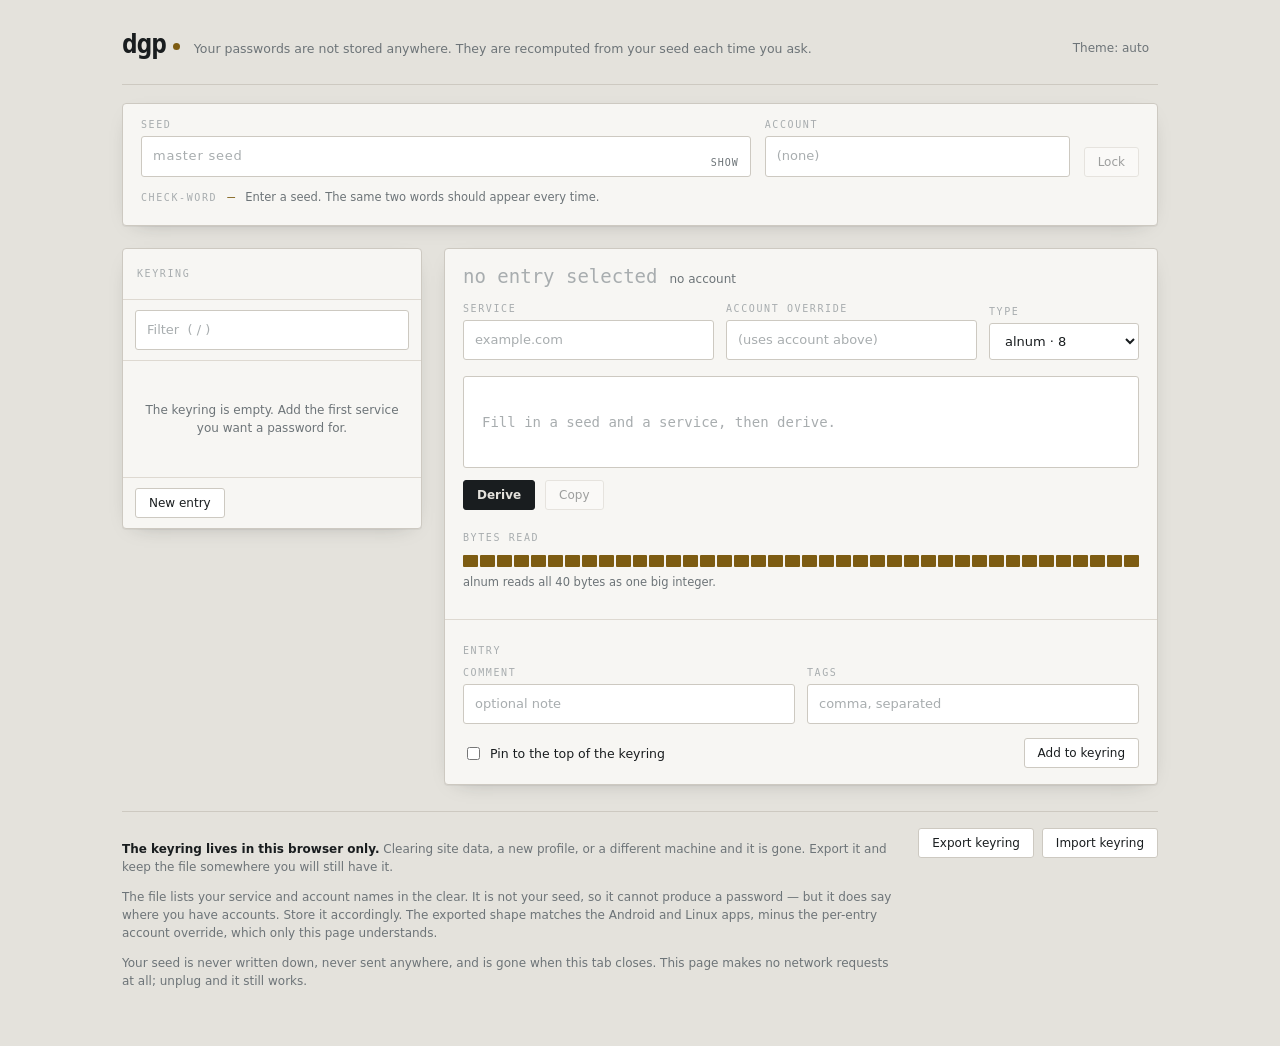
==== web/index.html @ 08287139 "Derive-in-the-browser page, gated on the golden vectors before any of it ran The last web port shipp" ====
<!doctype html>
<html lang="en" data-theme="auto">
<head>
<meta charset="utf-8">
<meta name="viewport" content="width=device-width, initial-scale=1">
<meta name="referrer" content="no-referrer">
<!-- Enforced, not merely intended: default-src 'none' plus connect-src 'none'
     means the browser itself refuses every fetch, socket, beacon, font, image
     and stylesheet this page could ever try to make. Inline script and style are
     the only allowances, because the page is one file with everything in it.
     If a future edit adds a network call, it does not degrade quietly - it is
     blocked. -->
<meta http-equiv="Content-Security-Policy"
      content="default-src 'none'; script-src 'unsafe-inline'; style-src 'unsafe-inline'; connect-src 'none'; img-src 'none'; font-src 'none'; object-src 'none'; frame-src 'none'; base-uri 'none'; form-action 'none'">
<title>dgp</title>
<style>
/* ------------------------------------------------------------------ tokens
   One warm colour on a grey machine. Everything on this page is instrument
   housing - hairlines, stone, slate - except the derived string, which is the
   only saturated thing you will ever see here. That is the whole visual rule;
   if a second thing starts competing for the brass, the second thing is wrong. */
:root {
  color-scheme: light;
  --bg:      #e4e2dc;
  --surface: #f7f6f3;
  --raised:  #ffffff;
  --ink:     #191d1f;
  --muted:   #6d7478;
  --faint:   #a8adaf;
  --line:    #cdc9c1;
  --line-soft: #ded9d1;
  --brass:   #7d5c12;
  --brass-dim: #9c7c33;
  --danger:  #8c2f22;
  --cell:    #d3cec5;
  --focus:   #1c4f7a;
  --shadow:  0 1px 0 rgba(25,29,31,.05), 0 6px 22px -14px rgba(25,29,31,.4);
}
@media (prefers-color-scheme: dark) {
  :root:not([data-theme="light"]) {
    color-scheme: dark;
    --bg:      #101416;
    --surface: #191e21;
    --raised:  #212729;
    --ink:     #e7eae8;
    --muted:   #8d9793;
    --faint:   #5e6866;
    --line:    #2c3336;
    --line-soft: #242a2d;
    --brass:   #dcae55;
    --brass-dim: #b08c3e;
    --danger:  #e08373;
    --cell:    #333b3e;
    --focus:   #6fb2e6;
    --shadow:  0 1px 0 rgba(0,0,0,.3), 0 8px 26px -16px rgba(0,0,0,.9);
  }
}
:root[data-theme="dark"] {
  color-scheme: dark;
  --bg:      #101416;
  --surface: #191e21;
  --raised:  #212729;
  --ink:     #e7eae8;
  --muted:   #8d9793;
  --faint:   #5e6866;
  --line:    #2c3336;
  --line-soft: #242a2d;
  --brass:   #dcae55;
  --brass-dim: #b08c3e;
  --danger:  #e08373;
  --cell:    #333b3e;
  --focus:   #6fb2e6;
  --shadow:  0 1px 0 rgba(0,0,0,.3), 0 8px 26px -16px rgba(0,0,0,.9);
}

/* Monospace is the display face here, not the code face. Everything this tool
   produces is a fixed-width string, so the page is set in the shape of its own
   output; the humanist sans is demoted to captions and running text. */
:root {
  --mono: ui-monospace, "DejaVu Sans Mono", "Liberation Mono", "SF Mono", Menlo, Consolas, monospace;
  --sans: system-ui, -apple-system, Cantarell, "Segoe UI", Roboto, "Helvetica Neue", Arial, sans-serif;
}

* { box-sizing: border-box; }
html, body { height: 100%; }
body {
  margin: 0;
  background: var(--bg);
  color: var(--ink);
  font: 400 14px/1.55 var(--sans);
  -webkit-font-smoothing: antialiased;
}
:where(a) { color: var(--focus); }
:focus-visible {
  outline: 2px solid var(--focus);
  outline-offset: 2px;
  border-radius: 2px;
}

/* -------------------------------------------------------------- primitives */
.eyebrow {
  font: 500 10px/1 var(--mono);
  letter-spacing: .16em;
  text-transform: uppercase;
  color: var(--faint);
}
.hint { font-size: 12px; line-height: 1.5; color: var(--muted); }
.hint strong { font-weight: 600; color: var(--ink); }
.hint + .hint { margin-top: 8px; }

button, input, select, textarea { font: inherit; color: inherit; }
.btn {
  font: 500 12px/1 var(--sans);
  padding: 8px 13px;
  border: 1px solid var(--line);
  border-radius: 3px;
  background: var(--raised);
  color: var(--ink);
  cursor: pointer;
  white-space: nowrap;
  transition: border-color .12s, background .12s;
}
.btn:hover:not(:disabled) { border-color: var(--muted); }
.btn:disabled { opacity: .4; cursor: not-allowed; }
.btn-quiet {
  border-color: transparent;
  background: transparent;
  color: var(--muted);
  padding: 6px 8px;
}
.btn-quiet:hover:not(:disabled) { color: var(--ink); border-color: var(--line); }
.btn-danger:hover:not(:disabled) { color: var(--danger); border-color: var(--danger); }
.btn-primary {
  border-color: var(--ink);
  background: var(--ink);
  color: var(--bg);
  font-weight: 600;
}
.btn-primary:hover:not(:disabled) { background: var(--muted); border-color: var(--muted); }

.field { display: block; }
.field > .eyebrow { display: block; margin-bottom: 6px; }
.input {
  width: 100%;
  padding: 9px 11px;
  border: 1px solid var(--line);
  border-radius: 3px;
  background: var(--raised);
  font-family: var(--mono);
  font-size: 13px;
}
.input::placeholder { color: var(--faint); font-family: var(--sans); }
select.input { font-family: var(--sans); cursor: pointer; }

/* ------------------------------------------------------------------ chrome */
.page {
  max-width: 1080px;
  margin: 0 auto;
  padding: 26px 22px 44px;
}
.masthead {
  display: flex;
  align-items: baseline;
  gap: 14px;
  flex-wrap: wrap;
  padding-bottom: 14px;
  border-bottom: 1px solid var(--line);
}
.wordmark {
  font: 600 26px/1 var(--mono);
  letter-spacing: -.04em;
}
.wordmark::after {
  content: "";
  display: inline-block;
  width: 7px; height: 7px;
  margin-left: 7px;
  border-radius: 50%;
  background: var(--brass);
  vertical-align: 3px;
}
.tagline { font-size: 12.5px; color: var(--muted); flex: 1 1 240px; }
.masthead .btn-quiet { align-self: center; }

/* ---------------------------------------------------------------- identity
   The seed bar. Nothing below it does anything until this is filled, so it sits
   above the fold as a gate rather than as one field among many. */
.identity {
  margin: 18px 0 22px;
  padding: 16px 18px;
  background: var(--surface);
  border: 1px solid var(--line);
  border-radius: 4px;
  box-shadow: var(--shadow);
}
.identity-row {
  display: grid;
  grid-template-columns: minmax(0, 2fr) minmax(0, 1fr) auto;
  gap: 14px;
  align-items: end;
}
.seed-wrap { position: relative; }
.seed-wrap .input { padding-right: 58px; letter-spacing: .06em; }
.seed-reveal {
  position: absolute;
  right: 4px; bottom: 4px;
  padding: 5px 8px;
  font: 500 10px/1 var(--mono);
  letter-spacing: .1em;
  text-transform: uppercase;
  border: 0; border-radius: 2px;
  background: transparent;
  color: var(--muted);
  cursor: pointer;
}
.seed-reveal:hover { color: var(--ink); }
.identity-actions { display: flex; gap: 8px; }
@media (max-width: 640px) {
  .identity-row { grid-template-columns: minmax(0, 1fr); }
  .identity-actions { justify-content: flex-end; }
}

.checkword {
  margin-top: 12px;
  display: flex;
  align-items: baseline;
  gap: 10px;
  flex-wrap: wrap;
  min-height: 20px;
}
.checkword-value {
  font: 500 13px/1 var(--mono);
  color: var(--brass);
  letter-spacing: .01em;
}
.checkword-note { font-size: 11.5px; color: var(--muted); }

/* ------------------------------------------------------------------- board */
.board {
  display: grid;
  grid-template-columns: minmax(240px, 300px) minmax(0, 1fr);
  gap: 22px;
  align-items: start;
}
@media (max-width: 780px) {
  .board { grid-template-columns: minmax(0, 1fr); }
}
.panel {
  background: var(--surface);
  border: 1px solid var(--line);
  border-radius: 4px;
  box-shadow: var(--shadow);
}
.panel-head {
  display: flex;
  align-items: center;
  justify-content: space-between;
  gap: 10px;
  padding: 12px 14px;
  border-bottom: 1px solid var(--line-soft);
}

/* ----------------------------------------------------------------- keyring */
.keyring-filter { padding: 10px 12px; border-bottom: 1px solid var(--line-soft); }
.keyring-list {
  list-style: none;
  margin: 0; padding: 6px;
  max-height: 52vh;
  overflow-y: auto;
}
.entry {
  display: block;
  width: 100%;
  text-align: left;
  padding: 8px 10px;
  border: 1px solid transparent;
  border-radius: 3px;
  background: transparent;
  cursor: pointer;
}
.entry:hover { background: var(--raised); }
.entry[aria-current="true"] {
  background: var(--raised);
  border-color: var(--line);
}
.entry[aria-current="true"] .entry-name { color: var(--brass); }
.entry-name {
  font: 500 13px/1.3 var(--mono);
  word-break: break-all;
}
.entry-sub {
  margin-top: 2px;
  font-size: 11.5px;
  color: var(--muted);
  display: flex; gap: 8px; flex-wrap: wrap;
}
.entry.is-archived .entry-name { color: var(--faint); }
.pin { color: var(--brass-dim); }
.empty { padding: 22px 14px; text-align: center; }
.keyring-foot { padding: 10px 12px; border-top: 1px solid var(--line-soft); }

/* ------------------------------------------------------------------ derive */
.derive-head {
  padding: 16px 18px 0;
  display: flex;
  align-items: baseline;
  gap: 12px;
  flex-wrap: wrap;
}
.derive-title {
  font: 500 19px/1.2 var(--mono);
  word-break: break-all;
}
.derive-title.is-placeholder { color: var(--faint); font-weight: 400; }
.derive-meta { font-size: 12px; color: var(--muted); }
.derive-form {
  padding: 16px 18px;
  display: grid;
  grid-template-columns: minmax(0, 1fr) minmax(0, 1fr) minmax(0, 150px);
  gap: 12px;
  align-items: end;
}
@media (max-width: 560px) { .derive-form { grid-template-columns: minmax(0, 1fr); } }

/* The slab. The one saturated element on the page. */
.slab {
  margin: 0 18px;
  padding: 20px 18px;
  border: 1px solid var(--line);
  border-radius: 3px;
  background: var(--raised);
  min-height: 92px;
  display: flex;
  align-items: center;
}
.slab-value {
  font: 600 clamp(20px, 3.4vw, 30px)/1.25 var(--mono);
  letter-spacing: -.015em;
  color: var(--brass);
  word-break: break-all;
  user-select: all;
}
.slab-value.is-idle {
  font-size: 14px;
  font-weight: 400;
  letter-spacing: 0;
  color: var(--faint);
  user-select: auto;
}
@media (prefers-reduced-motion: no-preference) {
  .slab-value.is-fresh { animation: settle .22s ease-out; }
}
@keyframes settle { from { opacity: 0; transform: translateY(2px); } }

.slab-foot {
  padding: 12px 18px 16px;
  display: flex;
  align-items: center;
  gap: 10px;
  flex-wrap: wrap;
}
.slab-foot .grow { flex: 1 1 auto; }
.status { font-size: 12px; color: var(--muted); min-height: 18px; }
.status.is-error { color: var(--danger); }

/* --------------------------------------------------------------- bytemap
   Forty cells for the forty bytes PBKDF2 hands back. The lit ones are the bytes
   this type actually reads: four for hex, eight for hexlong, the whole buffer
   for anything that goes through the big-integer path. It is the only honest
   way to draw what "type" means, and it leaks nothing - the cells carry no
   values, only which slots were consulted. */
.bytemap { padding: 0 18px 16px; }
.bytemap-cells {
  display: flex;
  gap: 2px;
  margin-top: 7px;
}
.bytemap-cell {
  flex: 1 1 0;
  height: 12px;
  min-width: 2px;
  border-radius: 1px;
  background: var(--cell);
  transition: background .18s;
}
.bytemap-cell.is-lit { background: var(--brass); }
@media (prefers-reduced-motion: reduce) { .bytemap-cell { transition: none; } }
.bytemap-label { margin-top: 7px; font-size: 11.5px; color: var(--muted); }

/* ----------------------------------------------------------------- editor */
.editor { padding: 16px 18px; border-top: 1px solid var(--line-soft); }
.editor > .eyebrow { display: block; margin-bottom: 12px; }
.editor-grid {
  display: grid;
  grid-template-columns: minmax(0, 1fr) minmax(0, 1fr);
  gap: 12px;
}
@media (max-width: 560px) { .editor-grid { grid-template-columns: minmax(0, 1fr); } }
.editor-actions { margin-top: 14px; display: flex; gap: 8px; flex-wrap: wrap; }
.editor-actions .grow { flex: 1 1 auto; }
.check-row { display: flex; align-items: center; gap: 7px; font-size: 12.5px; }

/* ---------------------------------------------------------------- colophon */
.colophon {
  margin-top: 26px;
  padding-top: 16px;
  border-top: 1px solid var(--line);
  display: grid;
  grid-template-columns: minmax(0, 1fr) auto;
  gap: 18px;
  align-items: start;
}
@media (max-width: 660px) { .colophon { grid-template-columns: minmax(0, 1fr); } }
.colophon-actions { display: flex; gap: 8px; flex-wrap: wrap; }
.sr-only {
  position: absolute; width: 1px; height: 1px;
  padding: 0; margin: -1px; overflow: hidden;
  clip: rect(0 0 0 0); white-space: nowrap; border: 0;
}
</style>
</head>
<body>
<div class="page">

  <header class="masthead">
    <div class="wordmark">dgp</div>
    <p class="tagline">Your passwords are not stored anywhere. They are recomputed from your seed each time you ask.</p>
    <button type="button" class="btn btn-quiet" id="theme-btn" aria-live="off">Theme: auto</button>
  </header>

  <section class="identity" aria-labelledby="identity-h">
    <h2 class="sr-only" id="identity-h">Identity</h2>
    <div class="identity-row">
      <label class="field seed-wrap">
        <span class="eyebrow">Seed</span>
        <input class="input" id="seed" type="password" autocomplete="off"
               autocapitalize="off" autocorrect="off" spellcheck="false"
               placeholder="master seed">
        <button type="button" class="seed-reveal" id="seed-reveal"
                aria-label="Show seed">Show</button>
      </label>
      <label class="field">
        <span class="eyebrow">Account</span>
        <input class="input" id="account" type="text" autocomplete="off"
               autocapitalize="off" autocorrect="off" spellcheck="false"
               placeholder="(none)">
      </label>
      <div class="identity-actions">
        <button type="button" class="btn btn-danger" id="lock-btn" disabled>Lock</button>
      </div>
    </div>
    <div class="checkword">
      <span class="eyebrow">Check-word</span>
      <span class="checkword-value" id="checkword">&mdash;</span>
      <span class="checkword-note" id="checkword-note">Enter a seed. The same two words should appear every time.</span>
    </div>
  </section>

  <div class="board">

    <section class="panel" aria-labelledby="keyring-h">
      <div class="panel-head">
        <h2 class="eyebrow" id="keyring-h">Keyring</h2>
        <span class="eyebrow" id="keyring-count"></span>
      </div>
      <div class="keyring-filter">
        <input class="input" id="filter" type="search" autocomplete="off"
               placeholder="Filter  ( / )" aria-label="Filter entries">
      </div>
      <ul class="keyring-list" id="keyring"></ul>
      <div class="keyring-foot">
        <button type="button" class="btn" id="new-btn">New entry</button>
      </div>
    </section>

    <section class="panel" aria-labelledby="derive-h">
      <h2 class="sr-only" id="derive-h">Derive</h2>
      <div class="derive-head">
        <span class="derive-title is-placeholder" id="derive-title">no entry selected</span>
        <span class="derive-meta" id="derive-meta"></span>
      </div>

      <div class="derive-form">
        <label class="field">
          <span class="eyebrow">Service</span>
          <input class="input" id="service" type="text" autocomplete="off"
                 autocapitalize="off" autocorrect="off" spellcheck="false"
                 placeholder="example.com">
        </label>
        <label class="field">
          <span class="eyebrow">Account override</span>
          <input class="input" id="entry-account" type="text" autocomplete="off"
                 autocapitalize="off" autocorrect="off" spellcheck="false"
                 placeholder="(uses account above)">
        </label>
        <label class="field">
          <span class="eyebrow">Type</span>
          <select class="input" id="type">
            <option value="alnum">alnum &middot; 8</option>
            <option value="alnumlong">alnumlong &middot; 12</option>
            <option value="base58">base58 &middot; 8</option>
            <option value="base58long">base58long &middot; 12</option>
            <option value="hex">hex &middot; 8</option>
            <option value="hexlong">hexlong &middot; 16</option>
            <option value="xkcd">xkcd &middot; 4 words</option>
            <option value="xkcdlong">xkcdlong &middot; 6 words</option>
          </select>
        </label>
      </div>

      <div class="slab">
        <output class="slab-value is-idle" id="slab" for="seed service type"
                aria-live="polite">Fill in a seed and a service, then derive.</output>
      </div>

      <div class="slab-foot">
        <button type="button" class="btn btn-primary" id="derive-btn">Derive</button>
        <button type="button" class="btn" id="copy-btn" disabled>Copy</button>
        <span class="grow"></span>
        <span class="status" id="status" role="status"></span>
      </div>

      <div class="bytemap">
        <span class="eyebrow">Bytes read</span>
        <div class="bytemap-cells" id="bytemap" aria-hidden="true"></div>
        <p class="bytemap-label" id="bytemap-label"></p>
      </div>

      <div class="editor" id="editor" hidden>
        <h3 class="eyebrow" id="editor-h">Entry</h3>
        <div class="editor-grid">
          <label class="field">
            <span class="eyebrow">Comment</span>
            <input class="input" id="comment" type="text" autocomplete="off"
                   placeholder="optional note">
          </label>
          <label class="field">
            <span class="eyebrow">Tags</span>
            <input class="input" id="tags" type="text" autocomplete="off"
                   placeholder="comma, separated">
          </label>
        </div>
        <div class="editor-actions">
          <label class="check-row">
            <input type="checkbox" id="pinned"> Pin to the top of the keyring
          </label>
          <span class="grow"></span>
          <button type="button" class="btn" id="save-btn">Save entry</button>
          <button type="button" class="btn btn-danger" id="delete-btn" hidden>Remove</button>
        </div>
      </div>
    </section>
  </div>

  <footer class="colophon">
    <div>
      <p class="hint">
        <strong>The keyring lives in this browser only.</strong> Clearing site data, a new
        profile, or a different machine and it is gone. Export it and keep the file
        somewhere you will still have it.
      </p>
      <p class="hint">
        The file lists your service and account names in the clear. It is not your seed,
        so it cannot produce a password &mdash; but it does say where you have accounts.
        Store it accordingly. The exported shape matches the Android and Linux apps, minus
        the per-entry account override, which only this page understands.
      </p>
      <p class="hint">
        Your seed is never written down, never sent anywhere, and is gone when this tab
        closes. This page makes no network requests at all; unplug and it still works.
      </p>
    </div>
    <div class="colophon-actions">
      <button type="button" class="btn" id="export-btn">Export keyring</button>
      <button type="button" class="btn" id="import-btn">Import keyring</button>
      <input type="file" id="import-file" accept="application/json,.json" class="sr-only"
             aria-hidden="true" tabindex="-1">
    </div>
  </footer>
</div>

<script>
"use strict";
/* === DGP-ENGINE-BEGIN === */
/* The DGP derivation. This block is cut out of this file verbatim by
 * web/test-vectors.mjs and run against the golden vectors, so it is the same
 * text that ships - there is no second copy to drift.
 *
 * Every constant below is load-bearing and every one of them has been wrong in
 * a previous port. PBKDF2-HMAC-SHA1, 42000 iterations, 40 bytes out, password =
 * seed + account concatenated, salt = the service name. Change one and the page
 * keeps working, keeps looking right, and answers differently forever.
 *
 * Authority order: app/src/main/java/com/dgp/engine/DgpEngine.kt, then
 * linux/dgp/engine.py, then the contract doc.
 */
const DGP_ITERATIONS = 42000;
const DGP_DKLEN = 40;
const DGP_BASE58 = "123456789ABCDEFGHJKLMNPQRSTUVWXYZabcdefghijkmnopqrstuvwxyz";
/* Domain separator for the seed check-word; deliberately not a service name, so
 * a check-word can never collide with a password derivation. */
const DGP_FP_SALT = "dgp-flag-fp:v1";

const DGP_WORDS = (
  "abandon ability able about above absent absorb abstract absurd abuse access accident " +
  "account accuse achieve acid acoustic acquire across act action actor actress actual " +
  "adapt add addict address adjust admit adult advance advice aerobic affair afford afraid " +
  "again age agent agree ahead aim air airport aisle alarm album alcohol alert alien all " +
  "alley allow almost alone alpha already also alter always amateur amazing among amount " +
  "amused analyst anchor ancient anger angle angry animal ankle announce annual another " +
  "answer antenna antique anxiety any apart apology appear apple approve april arch arctic " +
  "area arena argue arm armed armor army around arrange arrest arrive arrow art artefact " +
  "artist artwork ask aspect assault asset assist assume asthma athlete atom attack attend " +
  "attitude attract auction audit august aunt author auto autumn average avocado avoid " +
  "awake aware away awesome awful awkward axis baby bachelor bacon badge bag balance " +
  "balcony ball bamboo banana banner bar barely bargain barrel base basic basket battle " +
  "beach bean beauty because become beef before begin behave behind believe below belt " +
  "bench benefit best betray better between beyond bicycle bid bike bind biology bird birth " +
  "bitter black blade blame blanket blast bleak bless blind blood blossom blouse blue blur " +
  "blush board boat body boil bomb bone bonus book boost border boring borrow boss bottom " +
  "bounce box boy bracket brain brand brass brave bread breeze brick bridge brief bright " +
  "bring brisk broccoli broken bronze broom brother brown brush bubble buddy budget buffalo " +
  "build bulb bulk bullet bundle bunker burden burger burst bus business busy butter buyer " +
  "buzz cabbage cabin cable cactus cage cake call calm camera camp can canal cancel candy " +
  "cannon canoe canvas canyon capable capital captain car carbon card cargo carpet carry " +
  "cart case cash casino castle casual cat catalog catch category cattle caught cause " +
  "caution cave ceiling celery cement census century cereal certain chair chalk champion " +
  "change chaos chapter charge chase chat cheap check cheese chef cherry chest chicken " +
  "chief child chimney choice choose chronic chuckle chunk churn cigar cinnamon circle " +
  "citizen city civil claim clap clarify claw clay clean clerk clever click client cliff " +
  "climb clinic clip clock clog close cloth cloud clown club clump cluster clutch coach " +
  "coast coconut code coffee coil coin collect color column combine come comfort comic " +
  "common company concert conduct confirm congress connect consider control convince cook " +
  "cool copper copy coral core corn correct cost cotton couch country couple course cousin " +
  "cover coyote crack cradle craft cram crane crash crater crawl crazy cream credit creek " +
  "crew cricket crime crisp critic crop cross crouch crowd crucial cruel cruise crumble " +
  "crunch crush cry crystal cube culture cup cupboard curious current curtain curve cushion " +
  "custom cute cycle dad damage damp dance danger daring dash daughter dawn day deal debate " +
  "debris decade december decide decline decorate decrease deer defense define defy degree " +
  "delay deliver demand demise denial dentist deny depart depend deposit depth deputy " +
  "derive describe desert design desk despair destroy detail detect develop device devote " +
  "diagram dial diamond diary dice diesel diet differ digital dignity dilemma dinner " +
  "dinosaur direct dirt disagree discover disease dish dismiss disorder display distance " +
  "divert divide divorce dizzy doctor document dog doll dolphin domain donate donkey donor " +
  "door dose double dove draft dragon drama drastic draw dream dress drift drill drink drip " +
  "drive drop drum dry duck dumb dune during dust dutch duty dwarf dynamic eager eagle " +
  "early earn earth easily east easy echo ecology economy edge edit educate effort egg " +
  "eight either elbow elder electric elegant element elephant elevator elite else embark " +
  "embody embrace emerge emotion employ empower empty enable enact end endless endorse " +
  "enemy energy enforce engage engine enhance enjoy enlist enough enrich enroll ensure " +
  "enter entire entry envelope episode equal equip era erase erode erosion error erupt " +
  "escape essay essence estate eternal ethics evidence evil evoke evolve exact example " +
  "excess exchange excite exclude excuse execute exercise exhaust exhibit exile exist exit " +
  "exotic expand expect expire explain expose express extend extra eye eyebrow fabric face " +
  "faculty fade faint faith fall false fame family famous fan fancy fantasy farm fashion " +
  "fat fatal father fatigue fault favorite feature february federal fee feed feel female " +
  "fence festival fetch fever few fiber fiction field figure file film filter final find " +
  "fine finger finish fire firm first fiscal fish fit fitness fix flag flame flash flat " +
  "flavor flee flight flip float flock floor flower fluid flush fly foam focus fog foil " +
  "fold follow food foot force forest forget fork fortune forum forward fossil foster found " +
  "fox fragile frame frequent fresh friend fringe frog front frost frown frozen fruit fuel " +
  "fun funny furnace fury future gadget gain galaxy gallery game gap garage garbage garden " +
  "garlic garment gas gasp gate gather gauge gaze general genius genre gentle genuine " +
  "gesture ghost giant gift giggle ginger giraffe girl give glad glance glare glass glide " +
  "glimpse globe gloom glory glove glow glue goat goddess gold good goose gorilla gospel " +
  "gossip govern gown grab grace grain grant grape grass gravity great green grid grief " +
  "grit grocery group grow grunt guard guess guide guilt guitar gun gym habit hair half " +
  "hammer hamster hand happy harbor hard harsh harvest hat have hawk hazard head health " +
  "heart heavy hedgehog height hello helmet help hen hero hidden high hill hint hip hire " +
  "history hobby hockey hold hole holiday hollow home honey hood hope horn horror horse " +
  "hospital host hotel hour hover hub huge human humble humor hundred hungry hunt hurdle " +
  "hurry hurt husband hybrid ice icon idea identify idle ignore ill illegal illness image " +
  "imitate immense immune impact impose improve impulse inch include income increase index " +
  "indicate indoor industry infant inflict inform inhale inherit initial inject injury " +
  "inmate inner innocent input inquiry insane insect inside inspire install intact interest " +
  "into invest invite involve iron island isolate issue item ivory jacket jaguar jar jazz " +
  "jealous jeans jelly jewel job join joke journey joy judge juice jump jungle junior junk " +
  "just kangaroo keen keep ketchup key kick kid kidney kind kingdom kiss kit kitchen kite " +
  "kitten kiwi knee knife knock know lab label labor ladder lady lake lamp language laptop " +
  "large later latin laugh laundry lava law lawn lawsuit layer lazy leader leaf learn leave " +
  "lecture left leg legal legend leisure lemon lend length lens leopard lesson letter level " +
  "liar liberty library license life lift light like limb limit link lion liquid list " +
  "little live lizard load loan lobster local lock logic lonely long loop lottery loud " +
  "lounge love loyal lucky luggage lumber lunar lunch luxury lyrics machine mad magic " +
  "magnet maid mail main major make mammal man manage mandate mango mansion manual maple " +
  "marble march margin marine market marriage mask mass master match material math matrix " +
  "matter maximum maze meadow mean measure meat mechanic medal media melody melt member " +
  "memory mention menu mercy merge merit merry mesh message metal method middle midnight " +
  "milk million mimic mind minimum minor minute miracle mirror misery miss mistake mix " +
  "mixed mixture mobile model modify mom moment monitor monkey monster month moon moral " +
  "more morning mosquito mother motion motor mountain mouse move movie much muffin mule " +
  "multiply muscle museum mushroom music must mutual myself mystery myth naive name napkin " +
  "narrow nasty nation nature near neck need negative neglect neither nephew nerve nest net " +
  "network neutral never news next nice night noble noise nominee noodle normal north nose " +
  "notable note nothing notice novel now nuclear number nurse nut oak obey object oblige " +
  "obscure observe obtain obvious occur ocean october odor off offer office often oil okay " +
  "old olive olympic omit once one onion online only open opera opinion oppose option " +
  "orange orbit orchard order ordinary organ orient original orphan ostrich other outdoor " +
  "outer output outside oval oven over own owner oxygen oyster ozone pact paddle page pair " +
  "palace palm panda panel panic panther paper parade parent park parrot party pass patch " +
  "path patient patrol pattern pause pave payment peace peanut pear peasant pelican pen " +
  "penalty pencil people pepper perfect permit person pet phone photo phrase physical piano " +
  "picnic picture piece pig pigeon pill pilot pink pioneer pipe pistol pitch pizza place " +
  "planet plastic plate play please pledge pluck plug plunge poem poet point polar pole " +
  "police pond pony pool popular portion position possible post potato pottery poverty " +
  "powder power practice praise predict prefer prepare present pretty prevent price pride " +
  "primary print priority prison private prize problem process produce profit program " +
  "project promote proof property prosper protect proud provide public pudding pull pulp " +
  "pulse pumpkin punch pupil puppy purchase purity purpose purse push put puzzle pyramid " +
  "quality quantum quarter question quick quit quiz quote rabbit raccoon race rack radar " +
  "radio rail rain raise rally ramp ranch random range rapid rare rate rather raven raw " +
  "razor ready real reason rebel rebuild recall receive recipe record recycle reduce " +
  "reflect reform refuse region regret regular reject relax release relief rely remain " +
  "remember remind remove render renew rent reopen repair repeat replace report require " +
  "rescue resemble resist resource response result retire retreat return reunion reveal " +
  "review reward rhythm rib ribbon rice rich ride ridge rifle right rigid ring riot ripple " +
  "risk ritual rival river road roast robot robust rocket romance roof rookie room rose " +
  "rotate rough round route royal rubber rude rug rule run runway rural sad saddle sadness " +
  "safe sail salad salmon salon salt salute same sample sand satisfy satoshi sauce sausage " +
  "save say scale scan scare scatter scene scheme school science scissors scorpion scout " +
  "scrap screen script scrub sea search season seat second secret section security seed " +
  "seek segment select sell seminar senior sense sentence series service session settle " +
  "setup seven shadow shaft shallow share shed shell sheriff shield shift shine ship shiver " +
  "shock shoe shoot shop short shoulder shove shrimp shrug shuffle shy sibling sick side " +
  "siege sight sign silent silk silly silver similar simple since sing siren sister situate " +
  "six size skate sketch ski skill skin skirt skull slab slam sleep slender slice slide " +
  "slight slim slogan slot slow slush small smart smile smoke smooth snack snake snap sniff " +
  "snow soap soccer social sock soda soft solar soldier solid solution solve someone song " +
  "soon sorry sort soul sound soup source south space spare spatial spawn speak special " +
  "speed spell spend sphere spice spider spike spin spirit split spoil sponsor spoon sport " +
  "spot spray spread spring spy square squeeze squirrel stable stadium staff stage stairs " +
  "stamp stand start state stay steak steel stem step stereo stick still sting stock " +
  "stomach stone stool story stove strategy street strike strong struggle student stuff " +
  "stumble style subject submit subway success such sudden suffer sugar suggest suit summer " +
  "sun sunny sunset super supply supreme sure surface surge surprise surround survey " +
  "suspect sustain swallow swamp swap swarm swear sweet swift swim swing switch sword " +
  "symbol symptom syrup system table tackle tag tail talent talk tank tape target task " +
  "taste tattoo taxi teach team tell ten tenant tennis tent term test text thank that theme " +
  "then theory there they thing this thought three thrive throw thumb thunder ticket tide " +
  "tiger tilt timber time tiny tip tired tissue title toast tobacco today toddler toe " +
  "together toilet token tomato tomorrow tone tongue tonight tool tooth top topic topple " +
  "torch tornado tortoise toss total tourist toward tower town toy track trade traffic " +
  "tragic train transfer trap trash travel tray treat tree trend trial tribe trick trigger " +
  "trim trip trophy trouble truck true truly trumpet trust truth try tube tuition tumble " +
  "tuna tunnel turkey turn turtle twelve twenty twice twin twist two type typical ugly " +
  "umbrella unable unaware uncle uncover under undo unfair unfold unhappy uniform unique " +
  "unit universe unknown unlock until unusual unveil update upgrade uphold upon upper upset " +
  "urban urge usage use used useful useless usual utility vacant vacuum vague valid valley " +
  "valve van vanish vapor various vast vault vehicle velvet vendor venture venue verb " +
  "verify version very vessel veteran viable vibrant vicious victory video view village " +
  "vintage violin virtual virus visa visit visual vital vivid vocal voice void volcano " +
  "volume vote voyage wage wagon wait walk wall walnut want warfare warm warrior wash wasp " +
  "waste water wave way wealth weapon wear weasel weather web wedding weekend weird welcome " +
  "west wet whale what wheat wheel when where whip whisper wide width wife wild will win " +
  "window wine wing wink winner winter wire wisdom wise wish witness wolf woman wonder wood " +
  "wool word work world worry worth wrap wreck wrestle wrist write wrong yard year yellow " +
  "you young youth zebra zero zone zoo"
).split(" ");

const DGP_UTF8 = new TextEncoder();

async function dgpPbkdf2(password, salt, bytes) {
  const key = await crypto.subtle.importKey(
    "raw", DGP_UTF8.encode(password), "PBKDF2", false, ["deriveBits"]);
  const bits = await crypto.subtle.deriveBits(
    { name: "PBKDF2", hash: "SHA-1", salt: DGP_UTF8.encode(salt), iterations: DGP_ITERATIONS },
    key, bytes * 8);          /* deriveBits counts BITS, not bytes */
  return new Uint8Array(bits);
}

/* The 40 raw bytes every password type is a view onto. */
function dgpDerive(seed, account, service) {
  return dgpPbkdf2(seed + account, service, DGP_DKLEN);
}

/* Big-endian over the whole buffer, matching int.from_bytes(data, "big") and
 * Kotlin's BigInteger(1, data). */
function dgpToBigInt(bytes) {
  let n = 0n;
  for (const b of bytes) n = (n << 8n) | BigInt(b);
  return n;
}

/* Least-significant digit first, and the result is NOT reversed. That is not a
 * bug being faithfully reproduced by accident - it is what both engines emit,
 * and the golden vectors pin it. No leading-'1' zero padding either. */
function dgpToBase58(bytes) {
  let n = dgpToBigInt(bytes);
  let out = "";
  while (n > 0n) {
    out += DGP_BASE58[Number(n % 58n)];
    n /= 58n;
  }
  return out;
}

/* Words come off the same integer 11 bits at a time, low group first, each
 * TitleCased and concatenated with no separator. Stops early if the integer
 * runs out before `count` words - so a small enough buffer yields a short
 * password, which is the existing behaviour and not something to "fix" here. */
function dgpToXkcd(bytes, count) {
  let n = dgpToBigInt(bytes);
  let out = "";
  let left = count;
  while (n > 0n && left > 0) {
    const w = DGP_WORDS[Number(n % 2048n)];
    out += w[0].toUpperCase() + w.slice(1);
    n /= 2048n;
    left--;
  }
  return out;
}

/* First left-to-right window of the base58 string carrying a digit, a lowercase
 * and an uppercase. Falls back to the leading `length` characters, which may
 * satisfy none of those - intended, and vector-covered. */
function dgpGrabAlnum(bytes, length) {
  const raw = dgpToBase58(bytes);
  for (let i = 0; i + length <= raw.length; i++) {
    const c = raw.slice(i, i + length);
    if (/[0-9]/.test(c) && /[a-z]/.test(c) && /[A-Z]/.test(c)) return c;
  }
  return raw.slice(0, length);
}

function dgpHex(bytes, n) {
  let out = "";
  for (let i = 0; i < n; i++) out += bytes[i].toString(16).padStart(2, "0");
  return out;
}

/* Which of the 40 bytes a type actually consumes. Drives the bytemap readout;
 * kept beside the switch below so the two cannot disagree. */
function dgpBytesRead(type) {
  switch (type) {
    case "hex": return 4;
    case "hexlong": return 8;
    case "aeskey": return 32;
    case "alnum": case "alnumlong":
    case "base58": case "base58long":
    case "xkcd": case "xkcdlong": return DGP_DKLEN;
    default: return 0;
  }
}

function dgpRender(raw, type) {
  switch (type) {
    case "hex":        return dgpHex(raw, 4);
    case "hexlong":    return dgpHex(raw, 8);
    case "alnum":      return dgpGrabAlnum(raw, 8);
    case "alnumlong":  return dgpGrabAlnum(raw, 12);
    case "base58":     return dgpToBase58(raw).slice(0, 8);
    case "base58long": return dgpToBase58(raw).slice(0, 12);
    case "xkcd":       return dgpToXkcd(raw, 4);
    case "xkcdlong":   return dgpToXkcd(raw, 6);
    /* Not a UI password type: 32 bytes of AES key material as hex, kept so the
     * engine is complete against the contract. */
    case "aeskey":     return dgpHex(raw, 32);
    default:           return "unknown type";
  }
}

async function dgpGenerate(seed, account, service, type) {
  return dgpRender(await dgpDerive(seed, account, service), type);
}

/* Two BIP-39 words derived from the identity under a reserved salt. Same low
 * group first walk as the word passwords, but lowercase and hyphenated so it
 * can never be mistaken for one. It exists to answer one question - did I type
 * my seed correctly - which no other part of this page can answer, because a
 * mistyped seed produces a perfectly plausible wrong password.
 *
 * Ported from DgpEngine.fingerprintWord; the flag gallery and vanity nonce that
 * accompany it on Android are deliberately left out. */
async function dgpCheckWord(seed, account) {
  const fp = await dgpPbkdf2(seed + account, DGP_FP_SALT, 32);
  let n = dgpToBigInt(fp);
  const words = [];
  for (let i = 0; i < 2; i++) {
    words.push(DGP_WORDS[Number(n % 2048n)]);
    n /= 2048n;
  }
  return words.join("-");
}
/* === DGP-ENGINE-END === */

/* ------------------------------------------------------------------- state
 * The seed is a local in this closure and nowhere else. It is never written to
 * storage, never put in a data attribute, never interpolated into a message,
 * and never survives the tab. Same for whatever the slab is currently showing:
 * it is on screen because it was asked for, and it goes when anything changes.
 */
const KEYRING_KEY = "dgp.keyring.v1";
const THEME_KEY = "dgp.theme";
const TYPES = ["alnum", "alnumlong", "base58", "base58long",
               "hex", "hexlong", "xkcd", "xkcdlong"];

let entries = [];
let selectedId = null;
let deriveToken = 0;

const $ = (id) => document.getElementById(id);
const el = {
  seed: $("seed"), seedReveal: $("seed-reveal"), account: $("account"),
  lock: $("lock-btn"), checkword: $("checkword"), checkwordNote: $("checkword-note"),
  filter: $("filter"), keyring: $("keyring"), keyringCount: $("keyring-count"),
  newBtn: $("new-btn"), title: $("derive-title"), meta: $("derive-meta"),
  service: $("service"), entryAccount: $("entry-account"), type: $("type"),
  slab: $("slab"), deriveBtn: $("derive-btn"), copyBtn: $("copy-btn"),
  status: $("status"), bytemap: $("bytemap"), bytemapLabel: $("bytemap-label"),
  editor: $("editor"), comment: $("comment"), tags: $("tags"), pinned: $("pinned"),
  saveBtn: $("save-btn"), deleteBtn: $("delete-btn"),
  exportBtn: $("export-btn"), importBtn: $("import-btn"), importFile: $("import-file"),
  themeBtn: $("theme-btn"),
};

/* --------------------------------------------------------------- storage
 * Only two things are ever persisted: the keyring and the theme. Both survive
 * being absent, corrupt, or thrown at by a browser with storage disabled. */
function readStore(key) {
  try { return window.localStorage.getItem(key); } catch (e) { return null; }
}
function writeStore(key, value) {
  try { window.localStorage.setItem(key, value); return true; }
  catch (e) { return false; }
}

/* ---------------------------------------------------------------- entries
 * Wire shape is the services array from the Android/Linux config, key order and
 * omit-when-empty rules included, so a file exported here imports there. The one
 * addition is `account`: those apps hold a single account for the whole app and
 * will silently drop a per-entry one on the way through. Unknown keys are kept
 * verbatim on round-trip - encryptedSecret in particular belongs to the vault
 * this page does not implement, and dropping it would destroy a secret. */
function normalizeEntry(o) {
  if (!o || typeof o !== "object" || Array.isArray(o)) return null;
  if (typeof o.id !== "string" || typeof o.name !== "string") return null;
  const secret = typeof o.encryptedSecret === "string" && o.encryptedSecret
    ? o.encryptedSecret : null;
  return {
    id: o.id,
    name: o.name,
    type: TYPES.includes(o.type) ? o.type : "alnum",
    comment: typeof o.comment === "string" ? o.comment : "",
    archived: o.archived === true,
    pinned: o.pinned === true,
    tags: Array.isArray(o.tags) ? o.tags.filter((t) => typeof t === "string") : [],
    encryptedSecret: secret,
    account: typeof o.account === "string" && o.account ? o.account : null,
  };
}

function serializeEntry(e) {
  const out = {
    id: e.id, name: e.name, type: e.type, comment: e.comment,
    archived: e.archived, pinned: e.pinned,
  };
  if (e.tags.length) out.tags = e.tags;
  if (e.encryptedSecret !== null) out.encryptedSecret = e.encryptedSecret;
  if (e.account !== null) out.account = e.account;
  return out;
}

function parseKeyring(text) {
  let data;
  try { data = JSON.parse(text); } catch (e) { return null; }
  if (data && !Array.isArray(data) && Array.isArray(data.services)) data = data.services;
  if (!Array.isArray(data)) return null;
  const out = [];
  for (const raw of data) {
    const e = normalizeEntry(raw);
    if (e) out.push(e);
  }
  return out;
}

function loadKeyring() {
  entries = parseKeyring(readStore(KEYRING_KEY) || "[]") || [];
}

function saveKeyring() {
  const ok = writeStore(KEYRING_KEY, JSON.stringify(entries.map(serializeEntry)));
  if (!ok) setStatus("This browser would not save the keyring. Export it before you close the tab.", true);
  return ok;
}

function newId() {
  if (crypto.randomUUID) return crypto.randomUUID();
  const b = crypto.getRandomValues(new Uint8Array(16));
  b[6] = (b[6] & 0x0f) | 0x40;
  b[8] = (b[8] & 0x3f) | 0x80;
  const h = [...b].map((x) => x.toString(16).padStart(2, "0")).join("");
  return `${h.slice(0,8)}-${h.slice(8,12)}-${h.slice(12,16)}-${h.slice(16,20)}-${h.slice(20)}`;
}

/* ------------------------------------------------------------------- view */
function setStatus(text, isError) {
  el.status.textContent = text;
  el.status.classList.toggle("is-error", !!isError);
}

function clearResult(why) {
  deriveToken++;
  el.slab.textContent = why || "Fill in a seed and a service, then derive.";
  el.slab.classList.add("is-idle");
  el.slab.classList.remove("is-fresh");
  el.copyBtn.disabled = true;
}

function sortedEntries() {
  return entries.slice().sort((a, b) => {
    if (a.archived !== b.archived) return a.archived ? 1 : -1;
    if (a.pinned !== b.pinned) return a.pinned ? -1 : 1;
    return a.name.localeCompare(b.name) || (a.account || "").localeCompare(b.account || "");
  });
}

function matches(e, q) {
  if (!q) return true;
  const hay = [e.name, e.account || "", e.comment, e.tags.join(" ")].join(" ").toLowerCase();
  return hay.includes(q);
}

function renderKeyring() {
  const q = el.filter.value.trim().toLowerCase();
  const list = sortedEntries().filter((e) => matches(e, q));
  el.keyring.textContent = "";
  el.keyringCount.textContent = entries.length
    ? (q ? `${list.length}/${entries.length}` : String(entries.length))
    : "";

  if (!list.length) {
    const li = document.createElement("li");
    li.className = "empty";
    const p = document.createElement("p");
    p.className = "hint";
    p.textContent = entries.length
      ? "Nothing matches that filter."
      : "The keyring is empty. Add the first service you want a password for.";
    li.appendChild(p);
    el.keyring.appendChild(li);
    return;
  }

  for (const e of list) {
    const li = document.createElement("li");
    const btn = document.createElement("button");
    btn.type = "button";
    btn.className = "entry" + (e.archived ? " is-archived" : "");
    btn.setAttribute("aria-current", String(e.id === selectedId));
    btn.dataset.id = e.id;

    const name = document.createElement("span");
    name.className = "entry-name";
    name.textContent = e.name || "(unnamed)";
    btn.appendChild(name);

    const sub = document.createElement("span");
    sub.className = "entry-sub";
    const bits = [];
    if (e.pinned) bits.push(["pin", "pinned"]);
    bits.push([null, e.type]);
    if (e.account) bits.push([null, e.account]);
    if (e.archived) bits.push([null, "archived"]);
    if (e.comment) bits.push([null, e.comment]);
    for (const [cls, text] of bits) {
      const s = document.createElement("span");
      if (cls) s.className = cls;
      s.textContent = text;
      sub.appendChild(s);
    }
    btn.appendChild(sub);
    li.appendChild(btn);
    el.keyring.appendChild(li);
  }
}

function renderBytemap() {
  const type = el.type.value;
  const lit = dgpBytesRead(type);
  if (!el.bytemap.children.length) {
    for (let i = 0; i < DGP_DKLEN; i++) {
      const c = document.createElement("span");
      c.className = "bytemap-cell";
      el.bytemap.appendChild(c);
    }
  }
  [...el.bytemap.children].forEach((c, i) => c.classList.toggle("is-lit", i < lit));
  el.bytemapLabel.textContent = lit === DGP_DKLEN
    ? `${type} reads all 40 bytes as one big integer.`
    : `${type} reads the first ${lit} of the 40 bytes; the rest are derived and discarded.`;
}

function renderHeader() {
  const service = el.service.value.trim();
  const entry = entries.find((e) => e.id === selectedId);
  el.title.textContent = service || (entry ? entry.name : "no entry selected");
  el.title.classList.toggle("is-placeholder", !service && !entry);
  const acct = el.entryAccount.value.trim() || el.account.value.trim();
  el.meta.textContent = acct ? `account · ${acct}` : "no account";
  el.deleteBtn.hidden = !entry;
  el.saveBtn.textContent = entry ? "Save entry" : "Add to keyring";
  el.editor.hidden = false;
}

/* ------------------------------------------------------------------ derive */
function readForm() {
  return {
    seed: el.seed.value,
    account: el.entryAccount.value.trim() || el.account.value.trim(),
    service: el.service.value.trim(),
    type: el.type.value,
  };
}

async function derive() {
  const f = readForm();
  if (!f.seed) { setStatus("Enter your seed first.", true); el.seed.focus(); return; }
  if (!f.service) { setStatus("Enter a service name.", true); el.service.focus(); return; }

  const token = ++deriveToken;
  el.deriveBtn.disabled = true;
  setStatus("Deriving…");
  let value;
  try {
    value = await dgpGenerate(f.seed, f.account, f.service, f.type);
  } catch (e) {
    /* The caught error is never shown or logged: it was thrown by code holding
     * the seed and could carry it in a message. Only the fact of failure gets
     * out. */
    if (token === deriveToken) setStatus("This browser could not run the derivation.", true);
    el.deriveBtn.disabled = false;
    return;
  }
  el.deriveBtn.disabled = false;
  if (token !== deriveToken) return;      /* inputs moved on; drop the answer */

  el.slab.textContent = value;
  el.slab.classList.remove("is-idle");
  el.slab.classList.add("is-fresh");
  el.copyBtn.disabled = false;
  setStatus("");
}

async function copyResult() {
  if (el.copyBtn.disabled) return;
  const value = el.slab.textContent;
  try {
    await navigator.clipboard.writeText(value);
    setStatus("Copied.");
    return;
  } catch (e) { /* falls through to the selection path below */ }
  /* No clipboard permission - hand the selection to the browser instead. The
   * scratch node is detached again before this function returns. */
  const ta = document.createElement("textarea");
  ta.value = value;
  ta.setAttribute("aria-hidden", "true");
  ta.style.cssText = "position:fixed;top:-1000px;opacity:0";
  document.body.appendChild(ta);
  ta.select();
  let ok = false;
  try { ok = document.execCommand("copy"); } catch (e) { ok = false; }
  ta.value = "";
  ta.remove();
  setStatus(ok ? "Copied." : "Copy it by hand — this browser blocked the clipboard.", !ok);
}

/* --------------------------------------------------------------- check-word */
let checkToken = 0;
let checkTimer = null;
/* Debounced, because this is a full 42000-iteration PBKDF2 and firing one per
 * keystroke makes a long seed painful to type. */
function scheduleCheckWord() {
  /* Emptying the field is not a derivation; answer it now rather than blinking
     a spinner for 220ms first. */
  if (!el.seed.value) { refreshCheckWord(); return; }
  checkToken++;
  el.checkword.textContent = "…";
  el.checkwordNote.textContent = "";
  if (checkTimer !== null) clearTimeout(checkTimer);
  checkTimer = setTimeout(() => { checkTimer = null; refreshCheckWord(); }, 220);
}

async function refreshCheckWord() {
  const seed = el.seed.value;
  const account = el.account.value.trim();
  const token = ++checkToken;
  if (checkTimer !== null) { clearTimeout(checkTimer); checkTimer = null; }
  if (!seed) {
    el.checkword.textContent = "—";
    el.checkwordNote.textContent = "Enter a seed. The same two words should appear every time.";
    return;
  }
  let word;
  try { word = await dgpCheckWord(seed, account); }
  catch (e) { word = null; }
  if (token !== checkToken) return;
  el.checkword.textContent = word || "—";
  el.checkwordNote.textContent = word
    ? "Wrong words mean a wrong seed — and a wrong password that looks right."
    : "";
}

/* ------------------------------------------------------------------- entry */
function selectEntry(id) {
  const e = entries.find((x) => x.id === id);
  if (!e) return;
  selectedId = id;
  el.service.value = e.name;
  el.entryAccount.value = e.account || "";
  el.type.value = TYPES.includes(e.type) ? e.type : "alnum";
  el.comment.value = e.comment;
  el.tags.value = e.tags.join(", ");
  el.pinned.checked = e.pinned;
  clearResult(`Ready. Derive ${e.name}.`);
  setStatus("");
  renderKeyring();
  renderHeader();
  renderBytemap();
}

function newEntry() {
  selectedId = null;
  el.service.value = "";
  el.entryAccount.value = "";
  el.comment.value = "";
  el.tags.value = "";
  el.pinned.checked = false;
  clearResult();
  setStatus("");
  renderKeyring();
  renderHeader();
  el.service.focus();
}

function saveEntry() {
  const name = el.service.value.trim();
  if (!name) { setStatus("An entry needs a service name.", true); el.service.focus(); return; }
  const fields = {
    name,
    type: el.type.value,
    comment: el.comment.value.trim(),
    pinned: el.pinned.checked,
    tags: el.tags.value.split(",").map((t) => t.trim()).filter(Boolean),
    account: el.entryAccount.value.trim() || null,
  };
  const existing = entries.find((e) => e.id === selectedId);
  if (existing) {
    Object.assign(existing, fields);
    setStatus(`Saved ${name}.`);
  } else {
    const e = { id: newId(), archived: false, encryptedSecret: null, ...fields };
    entries.push(e);
    selectedId = e.id;
    setStatus(`Added ${name}.`);
  }
  saveKeyring();
  renderKeyring();
  renderHeader();
}

function deleteEntry() {
  const e = entries.find((x) => x.id === selectedId);
  if (!e) return;
  if (!window.confirm(`Remove ${e.name} from the keyring? The password itself is not stored, so it can always be derived again.`)) return;
  entries = entries.filter((x) => x.id !== e.id);
  selectedId = null;
  saveKeyring();
  newEntry();
  setStatus(`Removed ${e.name}.`);
}

/* ---------------------------------------------------------- export/import */
function exportKeyring() {
  if (!entries.length) { setStatus("Nothing to export yet.", true); return; }
  const text = JSON.stringify(entries.map(serializeEntry), null, 1);
  const blob = new Blob([text], { type: "application/json" });
  const url = URL.createObjectURL(blob);
  const a = document.createElement("a");
  a.href = url;
  const stamp = new Date().toISOString().slice(0, 10);
  a.download = `dgp-keyring-${stamp}.json`;
  document.body.appendChild(a);
  a.click();
  a.remove();
  URL.revokeObjectURL(url);
  setStatus(`Exported ${entries.length} ${entries.length === 1 ? "entry" : "entries"}.`);
}

async function readKeyringFile(file) {
  if (!file) return;
  let text;
  try { text = await file.text(); }
  catch (e) { setStatus("That file could not be read.", true); return; }
  const incoming = parseKeyring(text);
  if (incoming === null) {
    setStatus("That file is not a DGP keyring.", true);
    return;
  }
  if (!incoming.length) { setStatus("That keyring is empty — nothing changed.", true); return; }

  /* Merge on id, the same key the Android and Linux apps merge on; anything with
   * an id already here is replaced, anything new is appended. Nothing is dropped
   * on the floor without saying so. */
  const byId = new Map(entries.map((e) => [e.id, e]));
  let added = 0, replaced = 0;
  for (const e of incoming) {
    if (byId.has(e.id)) replaced++; else added++;
    byId.set(e.id, e);
  }
  entries = [...byId.values()];
  saveKeyring();
  selectedId = null;
  renderKeyring();
  newEntry();
  setStatus(`Imported ${added} new, replaced ${replaced}.`);
}

/* ------------------------------------------------------------------- theme */
function applyTheme(mode) {
  document.documentElement.setAttribute("data-theme", mode);
  el.themeBtn.textContent = `Theme: ${mode}`;
  writeStore(THEME_KEY, mode);
}

/* -------------------------------------------------------------------- wire */
function lock() {
  el.seed.value = "";
  el.seed.type = "password";
  el.seedReveal.textContent = "Show";
  el.seedReveal.setAttribute("aria-label", "Show seed");
  el.lock.disabled = true;
  clearResult("Locked. Enter your seed to derive again.");
  refreshCheckWord();
  setStatus("");
  el.seed.focus();
}

el.seed.addEventListener("input", () => {
  el.lock.disabled = !el.seed.value;
  clearResult();
  scheduleCheckWord();
});
el.account.addEventListener("input", () => { clearResult(); renderHeader(); scheduleCheckWord(); });
el.seedReveal.addEventListener("click", () => {
  const shown = el.seed.type === "text";
  el.seed.type = shown ? "password" : "text";
  el.seedReveal.textContent = shown ? "Show" : "Hide";
  el.seedReveal.setAttribute("aria-label", shown ? "Show seed" : "Hide seed");
  el.seed.focus();
});
el.lock.addEventListener("click", lock);

for (const node of [el.service, el.entryAccount]) {
  node.addEventListener("input", () => { clearResult(); renderHeader(); });
}
el.type.addEventListener("change", () => { clearResult(); renderBytemap(); });

el.deriveBtn.addEventListener("click", derive);
el.copyBtn.addEventListener("click", copyResult);
el.newBtn.addEventListener("click", newEntry);
el.saveBtn.addEventListener("click", saveEntry);
el.deleteBtn.addEventListener("click", deleteEntry);
el.filter.addEventListener("input", renderKeyring);
el.exportBtn.addEventListener("click", exportKeyring);
el.importBtn.addEventListener("click", () => el.importFile.click());
el.importFile.addEventListener("change", () => {
  const f = el.importFile.files && el.importFile.files[0];
  el.importFile.value = "";
  readKeyringFile(f);
});
el.themeBtn.addEventListener("click", () => {
  const order = ["auto", "light", "dark"];
  const next = order[(order.indexOf(document.documentElement.getAttribute("data-theme")) + 1) % 3];
  applyTheme(next);
});

el.keyring.addEventListener("click", (ev) => {
  const btn = ev.target.closest(".entry");
  if (btn) selectEntry(btn.dataset.id);
});

document.addEventListener("keydown", (ev) => {
  const inField = /^(INPUT|SELECT|TEXTAREA)$/.test(ev.target.tagName);
  if (ev.key === "/" && !inField && !ev.metaKey && !ev.ctrlKey) {
    ev.preventDefault();
    el.filter.focus();
    el.filter.select();
    return;
  }
  if (ev.key === "Enter" && inField && ev.target !== el.filter
      && ev.target !== el.comment && ev.target !== el.tags
      && ev.target !== el.pinned) {
    ev.preventDefault();
    derive();
  }
  if (ev.key === "Escape" && ev.target === el.filter && el.filter.value) {
    el.filter.value = "";
    renderKeyring();
  }
});

/* Firefox and friends restore form values across a reload. The seed must not
 * come back, so both entry points blank it before anything else runs. */
function blankSeed() {
  el.seed.value = "";
  el.seed.type = "password";
  el.lock.disabled = true;
}
window.addEventListener("pageshow", () => { blankSeed(); clearResult(); refreshCheckWord(); });

blankSeed();
applyTheme(readStore(THEME_KEY) || "auto");
loadKeyring();
renderKeyring();
renderHeader();
renderBytemap();
clearResult();
</script>
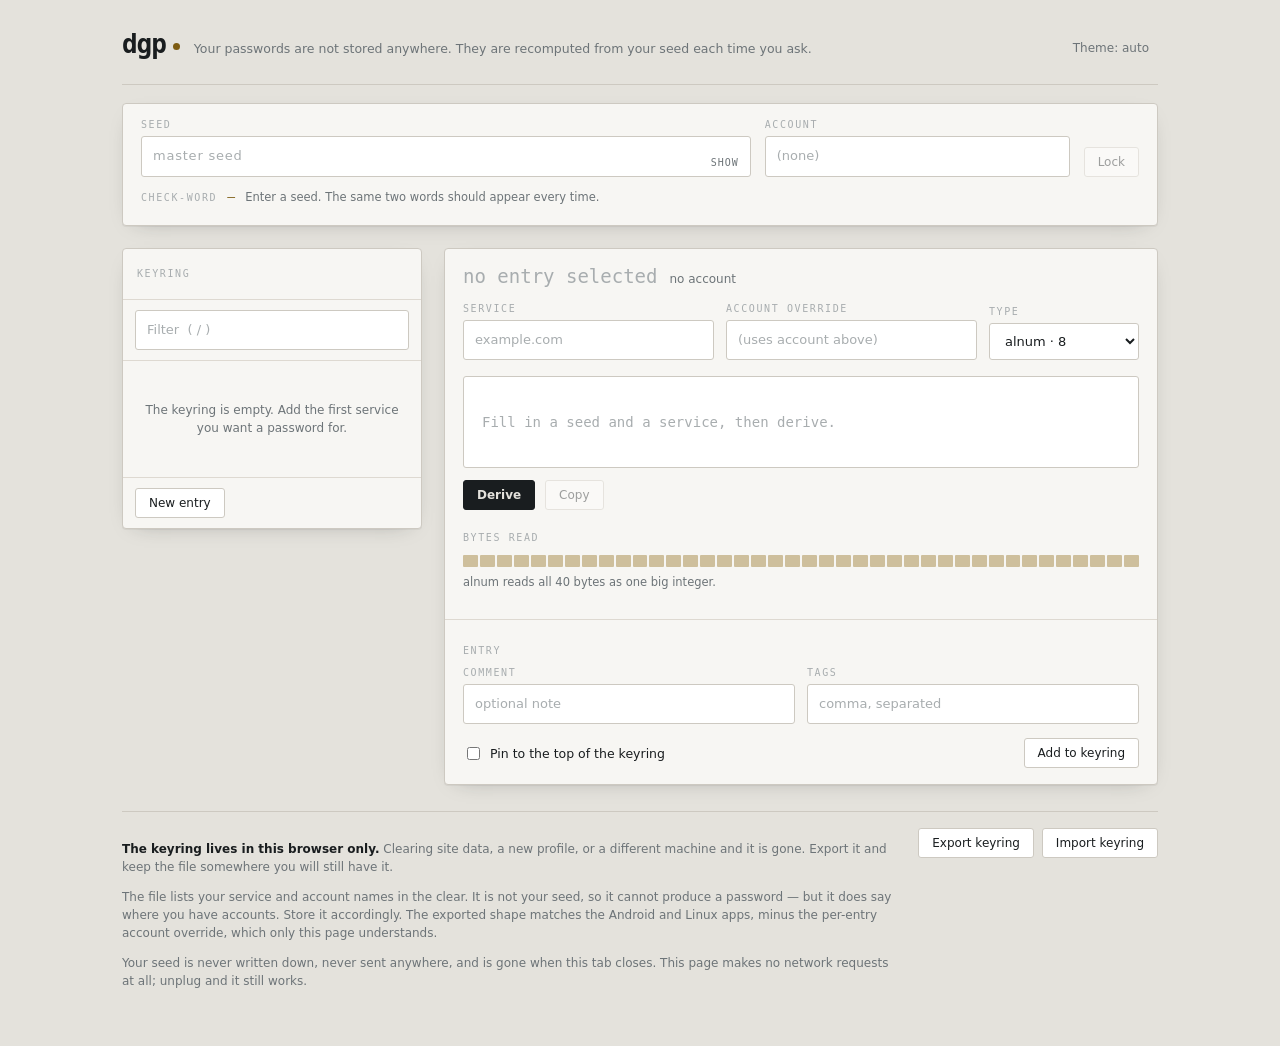
==== commit 91da6106: "Make the page hold up on a phone Seen at 390px, not guessed: tapping a keyring entry changed nothing" ====
--- a/web/index.html
+++ b/web/index.html
@@ -4,6 +4,8 @@
 <meta charset="utf-8">
 <meta name="viewport" content="width=device-width, initial-scale=1">
 <meta name="referrer" content="no-referrer">
+<meta name="theme-color" content="#e4e2dc" media="(prefers-color-scheme: light)">
+<meta name="theme-color" content="#101416" media="(prefers-color-scheme: dark)">
 <!-- Enforced, not merely intended: default-src 'none' plus connect-src 'none'
      means the browser itself refuses every fetch, socket, beacon, font, image
      and stylesheet this page could ever try to make. Inline script and style are
@@ -120,7 +122,7 @@
   white-space: nowrap;
   transition: border-color .12s, background .12s;
 }
-.btn:hover:not(:disabled) { border-color: var(--muted); }
+@media (hover: hover) { .btn:hover:not(:disabled) { border-color: var(--muted); } }
 .btn:disabled { opacity: .4; cursor: not-allowed; }
 .btn-quiet {
   border-color: transparent;
@@ -128,15 +130,15 @@
   color: var(--muted);
   padding: 6px 8px;
 }
-.btn-quiet:hover:not(:disabled) { color: var(--ink); border-color: var(--line); }
-.btn-danger:hover:not(:disabled) { color: var(--danger); border-color: var(--danger); }
+@media (hover: hover) { .btn-quiet:hover:not(:disabled) { color: var(--ink); border-color: var(--line); } }
+@media (hover: hover) { .btn-danger:hover:not(:disabled) { color: var(--danger); border-color: var(--danger); } }
 .btn-primary {
   border-color: var(--ink);
   background: var(--ink);
   color: var(--bg);
   font-weight: 600;
 }
-.btn-primary:hover:not(:disabled) { background: var(--muted); border-color: var(--muted); }
+@media (hover: hover) { .btn-primary:hover:not(:disabled) { background: var(--muted); border-color: var(--muted); } }
 
 .field { display: block; }
 .field > .eyebrow { display: block; margin-bottom: 6px; }
@@ -213,7 +215,7 @@
   color: var(--muted);
   cursor: pointer;
 }
-.seed-reveal:hover { color: var(--ink); }
+@media (hover: hover) { .seed-reveal:hover { color: var(--ink); } }
 .identity-actions { display: flex; gap: 8px; }
 @media (max-width: 640px) {
   .identity-row { grid-template-columns: minmax(0, 1fr); }
@@ -278,7 +280,7 @@
   background: transparent;
   cursor: pointer;
 }
-.entry:hover { background: var(--raised); }
+@media (hover: hover) { .entry:hover { background: var(--raised); } }
 .entry[aria-current="true"] {
   background: var(--raised);
   border-color: var(--line);
@@ -384,6 +386,9 @@
   transition: background .18s;
 }
 .bytemap-cell.is-lit { background: var(--brass); }
+/* Until something is derived the map is an explainer, not a readout - keep it
+   from looking like output. */
+.panel:has(.slab-value.is-idle) .bytemap-cell.is-lit { background: var(--brass-dim); opacity: .45; }
 @media (prefers-reduced-motion: reduce) { .bytemap-cell { transition: none; } }
 .bytemap-label { margin-top: 7px; font-size: 11.5px; color: var(--muted); }
 
@@ -399,6 +404,19 @@
 .editor-actions { margin-top: 14px; display: flex; gap: 8px; flex-wrap: wrap; }
 .editor-actions .grow { flex: 1 1 auto; }
 .check-row { display: flex; align-items: center; gap: 7px; font-size: 12.5px; }
+@media (max-width: 560px) {
+  .editor-actions .check-row { flex-basis: 100%; }
+  .editor-actions .grow { display: none; }
+}
+/* Fingers, not cursors: 44px targets, and 16px text in inputs because iOS
+   Safari zooms the whole page on focusing anything smaller. */
+@media (pointer: coarse) {
+  .btn { min-height: 44px; padding: 0 16px; font-size: 14px; }
+  .btn-quiet { min-height: 44px; }
+  .input { min-height: 44px; font-size: 16px; }
+  .seed-reveal { min-height: 44px; bottom: 0; right: 0; padding: 0 12px; }
+  .entry { min-height: 44px; }
+}
 
 /* ---------------------------------------------------------------- colophon */
 .colophon {
@@ -473,7 +491,7 @@
       </div>
     </section>
 
-    <section class="panel" aria-labelledby="derive-h">
+    <section class="panel" id="derive-panel" aria-labelledby="derive-h">
       <h2 class="sr-only" id="derive-h">Derive</h2>
       <div class="derive-head">
         <span class="derive-title is-placeholder" id="derive-title">no entry selected</span>
@@ -911,7 +929,7 @@
   editor: $("editor"), comment: $("comment"), tags: $("tags"), pinned: $("pinned"),
   saveBtn: $("save-btn"), deleteBtn: $("delete-btn"),
   exportBtn: $("export-btn"), importBtn: $("import-btn"), importFile: $("import-file"),
-  themeBtn: $("theme-btn"),
+  themeBtn: $("theme-btn"), derivePanel: $("derive-panel"),
 };
 
 /* --------------------------------------------------------------- storage
@@ -1217,6 +1235,17 @@
   renderKeyring();
   renderHeader();
   renderBytemap();
+  revealDerivePanel();
+}
+
+/* Stacked layout (phone): the derive panel sits below the whole keyring, so a tap
+ * on an entry would otherwise change nothing the user can see. */
+function revealDerivePanel() {
+  if (typeof window.matchMedia !== "function") return;
+  if (!window.matchMedia("(max-width: 780px)").matches) return;
+  if (typeof el.derivePanel.scrollIntoView !== "function") return;
+  const smooth = !window.matchMedia("(prefers-reduced-motion: reduce)").matches;
+  el.derivePanel.scrollIntoView({ block: "start", behavior: smooth ? "smooth" : "auto" });
 }
 
 function newEntry() {
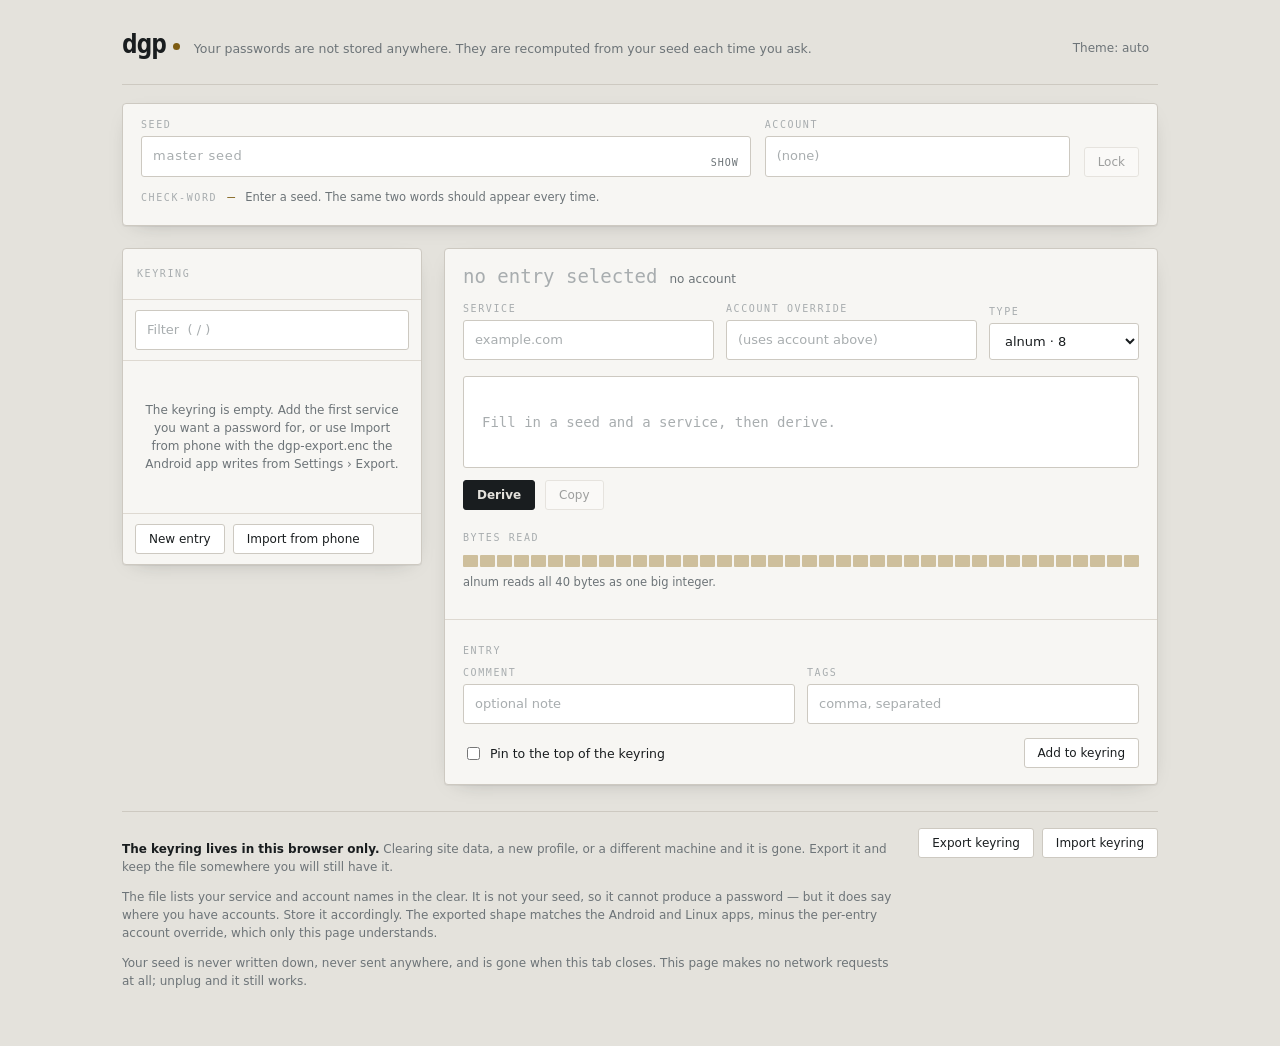
==== commit a1e1c01e: "Put Import from phone where an empty keyring is "There's no import-from-phone button" - there was, l" ====
--- a/web/index.html
+++ b/web/index.html
@@ -299,7 +299,7 @@
 .entry.is-archived .entry-name { color: var(--faint); }
 .pin { color: var(--brass-dim); }
 .empty { padding: 22px 14px; text-align: center; }
-.keyring-foot { padding: 10px 12px; border-top: 1px solid var(--line-soft); }
+.keyring-foot { padding: 10px 12px; border-top: 1px solid var(--line-soft); display: flex; gap: 8px; flex-wrap: wrap; }
 
 /* ------------------------------------------------------------------ derive */
 .derive-head {
@@ -430,6 +430,10 @@
 }
 @media (max-width: 660px) { .colophon { grid-template-columns: minmax(0, 1fr); } }
 .colophon-actions { display: flex; gap: 8px; flex-wrap: wrap; }
+.pin-row { flex-basis: 100%; display: flex; gap: 8px; align-items: end; flex-wrap: wrap; }
+.pin-row[hidden] { display: none; }
+.pin-row .field { flex: 1 1 180px; }
+.pin-note { flex-basis: 100%; margin: 0; }
 .sr-only {
   position: absolute; width: 1px; height: 1px;
   padding: 0; margin: -1px; overflow: hidden;
@@ -488,6 +492,7 @@
       <ul class="keyring-list" id="keyring"></ul>
       <div class="keyring-foot">
         <button type="button" class="btn" id="new-btn">New entry</button>
+        <button type="button" class="btn" id="phone-import-btn">Import from phone</button>
       </div>
     </section>
 
@@ -522,6 +527,7 @@
             <option value="hexlong">hexlong &middot; 16</option>
             <option value="xkcd">xkcd &middot; 4 words</option>
             <option value="xkcdlong">xkcdlong &middot; 6 words</option>
+            <option value="vault" hidden>vault &middot; stored secret</option>
           </select>
         </label>
       </div>
@@ -591,8 +597,20 @@
     <div class="colophon-actions">
       <button type="button" class="btn" id="export-btn">Export keyring</button>
       <button type="button" class="btn" id="import-btn">Import keyring</button>
-      <input type="file" id="import-file" accept="application/json,.json" class="sr-only"
-             aria-hidden="true" tabindex="-1">
+      <input type="file" id="import-file"
+             accept="application/json,.json,.enc,application/octet-stream,text/plain"
+             class="sr-only" aria-hidden="true" tabindex="-1">
+      <div class="pin-row" id="pin-row" hidden>
+        <label class="field">
+          <span class="eyebrow">Export PIN</span>
+          <input class="input" id="import-pin" type="password" autocomplete="off"
+                 autocapitalize="off" autocorrect="off" spellcheck="false"
+                 placeholder="the PIN you exported with">
+        </label>
+        <button type="button" class="btn btn-primary" id="pin-ok">Unlock</button>
+        <button type="button" class="btn btn-quiet" id="pin-cancel">Cancel</button>
+        <p class="status pin-note" id="pin-note" role="status"></p>
+      </div>
     </div>
   </footer>
 </div>
@@ -902,6 +920,42 @@
 }
 /* === DGP-ENGINE-END === */
 
+/* ------------------------------------------------------------ phone export
+ * The file Android writes from Settings > Export (dgp-export.enc), and the Linux
+ * app's export: base64(iv[12] | AES-256-GCM(services JSON) | tag[16]), keyed by
+ * PBKDF2-HMAC-SHA256(PIN, "dgp-export-v1", 600000) -> 32 bytes. Pinned in
+ * docs/superpowers/specs/2026-06-14-web-app-contract.md section 3 and in
+ * linux/dgp/exportcrypto.py. Returns the plaintext, or null for a wrong PIN, a
+ * damaged file, or anything that is not an export - GCM cannot tell those
+ * apart, so the caller must not pretend to. */
+const EXPORT_SALT = "dgp-export-v1";
+const EXPORT_ITERATIONS = 600000;
+
+function exportBase64(text) {
+  const b64 = String(text).replace(/[\r\n]+/g, "").trim();
+  if (b64.length < 40 || b64.length % 4 || !/^[A-Za-z0-9+/]+={0,2}$/.test(b64)) return null;
+  return b64;
+}
+
+async function dgpDecryptExport(text, pin) {
+  const b64 = exportBase64(text);
+  if (b64 === null) return null;
+  const bytes = Uint8Array.from(atob(b64), (c) => c.charCodeAt(0));
+  try {
+    const base = await crypto.subtle.importKey(
+      "raw", DGP_UTF8.encode(pin), "PBKDF2", false, ["deriveKey"]);
+    const key = await crypto.subtle.deriveKey(
+      { name: "PBKDF2", hash: "SHA-256", salt: DGP_UTF8.encode(EXPORT_SALT),
+        iterations: EXPORT_ITERATIONS },
+      base, { name: "AES-GCM", length: 256 }, false, ["decrypt"]);
+    const plain = await crypto.subtle.decrypt(
+      { name: "AES-GCM", iv: bytes.subarray(0, 12) }, key, bytes.subarray(12));
+    return new TextDecoder("utf-8", { fatal: true }).decode(plain);
+  } catch (e) {
+    return null;
+  }
+}
+
 /* ------------------------------------------------------------------- state
  * The seed is a local in this closure and nowhere else. It is never written to
  * storage, never put in a data attribute, never interpolated into a message,
@@ -912,6 +966,11 @@
 const THEME_KEY = "dgp.theme";
 const TYPES = ["alnum", "alnumlong", "base58", "base58long",
                "hex", "hexlong", "xkcd", "xkcdlong"];
+/* A vault entry holds a user-chosen secret the phone encrypted under a key
+ * derived from seed + name + account. It is not a derivation, so it is never
+ * derived here, and it keeps its type: rewriting it to alnum would offer a
+ * plausible password that is not the secret, and export that damage back. */
+const VAULT = "vault";
 
 let entries = [];
 let selectedId = null;
@@ -922,7 +981,7 @@
   seed: $("seed"), seedReveal: $("seed-reveal"), account: $("account"),
   lock: $("lock-btn"), checkword: $("checkword"), checkwordNote: $("checkword-note"),
   filter: $("filter"), keyring: $("keyring"), keyringCount: $("keyring-count"),
-  newBtn: $("new-btn"), title: $("derive-title"), meta: $("derive-meta"),
+  newBtn: $("new-btn"), phoneImportBtn: $("phone-import-btn"), title: $("derive-title"), meta: $("derive-meta"),
   service: $("service"), entryAccount: $("entry-account"), type: $("type"),
   slab: $("slab"), deriveBtn: $("derive-btn"), copyBtn: $("copy-btn"),
   status: $("status"), bytemap: $("bytemap"), bytemapLabel: $("bytemap-label"),
@@ -930,6 +989,8 @@
   saveBtn: $("save-btn"), deleteBtn: $("delete-btn"),
   exportBtn: $("export-btn"), importBtn: $("import-btn"), importFile: $("import-file"),
   themeBtn: $("theme-btn"), derivePanel: $("derive-panel"),
+  pinRow: $("pin-row"), importPin: $("import-pin"), pinOk: $("pin-ok"),
+  pinCancel: $("pin-cancel"), pinNote: $("pin-note"),
 };
 
 /* --------------------------------------------------------------- storage
@@ -958,7 +1019,7 @@
   return {
     id: o.id,
     name: o.name,
-    type: TYPES.includes(o.type) ? o.type : "alnum",
+    type: TYPES.includes(o.type) || o.type === VAULT ? o.type : "alnum",
     comment: typeof o.comment === "string" ? o.comment : "",
     archived: o.archived === true,
     pinned: o.pinned === true,
@@ -1015,6 +1076,12 @@
 function setStatus(text, isError) {
   el.status.textContent = text;
   el.status.classList.toggle("is-error", !!isError);
+  /* On a phone the status line is a screen away from the PIN field; while the
+     PIN row is open, say it there too. */
+  if (!el.pinRow.hidden) {
+    el.pinNote.textContent = text;
+    el.pinNote.classList.toggle("is-error", !!isError);
+  }
 }
 
 function clearResult(why) {
@@ -1054,7 +1121,8 @@
     p.className = "hint";
     p.textContent = entries.length
       ? "Nothing matches that filter."
-      : "The keyring is empty. Add the first service you want a password for.";
+      : "The keyring is empty. Add the first service you want a password for, or use "
+        + "Import from phone with the dgp-export.enc the Android app writes from Settings › Export.";
     li.appendChild(p);
     el.keyring.appendChild(li);
     return;
@@ -1104,7 +1172,9 @@
     }
   }
   [...el.bytemap.children].forEach((c, i) => c.classList.toggle("is-lit", i < lit));
-  el.bytemapLabel.textContent = lit === DGP_DKLEN
+  el.bytemapLabel.textContent = type === VAULT
+    ? "vault entries are not derived; the phone stores their secret encrypted."
+    : lit === DGP_DKLEN
     ? `${type} reads all 40 bytes as one big integer.`
     : `${type} reads the first ${lit} of the 40 bytes; the rest are derived and discarded.`;
 }
@@ -1133,6 +1203,10 @@
 
 async function derive() {
   const f = readForm();
+  if (f.type === VAULT) {
+    setStatus("A vault entry's secret is stored, not derived. Open it on the phone.", true);
+    return;
+  }
   if (!f.seed) { setStatus("Enter your seed first.", true); el.seed.focus(); return; }
   if (!f.service) { setStatus("Enter a service name.", true); el.service.focus(); return; }
 
@@ -1226,7 +1300,7 @@
   selectedId = id;
   el.service.value = e.name;
   el.entryAccount.value = e.account || "";
-  el.type.value = TYPES.includes(e.type) ? e.type : "alnum";
+  el.type.value = TYPES.includes(e.type) || e.type === VAULT ? e.type : "alnum";
   el.comment.value = e.comment;
   el.tags.value = e.tags.join(", ");
   el.pinned.checked = e.pinned;
@@ -1250,6 +1324,7 @@
 
 function newEntry() {
   selectedId = null;
+  if (el.type.value === VAULT) { el.type.value = "alnum"; renderBytemap(); }
   el.service.value = "";
   el.entryAccount.value = "";
   el.comment.value = "";
@@ -1274,6 +1349,12 @@
     account: el.entryAccount.value.trim() || null,
   };
   const existing = entries.find((e) => e.id === selectedId);
+  if (existing && existing.type === VAULT &&
+      (fields.name !== existing.name || fields.account !== existing.account ||
+       fields.type !== VAULT)) {
+    setStatus("A vault entry's secret is locked to its name and account. Rename it on the phone.", true);
+    return;
+  }
   if (existing) {
     Object.assign(existing, fields);
     setStatus(`Saved ${name}.`);
@@ -1322,10 +1403,53 @@
   try { text = await file.text(); }
   catch (e) { setStatus("That file could not be read.", true); return; }
   const incoming = parseKeyring(text);
-  if (incoming === null) {
-    setStatus("That file is not a DGP keyring.", true);
+  if (incoming !== null) { mergeKeyring(incoming); return; }
+  if (exportBase64(text) !== null) { askExportPin(text); return; }
+  setStatus("That file is not a DGP keyring.", true);
+}
+
+/* The PIN is read out of the field and the field emptied before the slow part,
+ * and the encrypted text is dropped once used or cancelled; neither is stored. */
+let pendingExport = null;
+
+function askExportPin(text) {
+  pendingExport = text;
+  el.importPin.value = "";
+  el.pinRow.hidden = false;
+  el.importPin.focus();
+  setStatus("Encrypted export from the phone. Enter the PIN you chose when exporting.");
+}
+
+function closeExportPin() {
+  pendingExport = null;
+  el.importPin.value = "";
+  el.pinRow.hidden = true;
+  el.pinNote.textContent = "";
+}
+
+async function unlockExport() {
+  const blob = pendingExport;
+  if (blob === null || el.pinOk.disabled) return;
+  const pin = el.importPin.value;
+  el.importPin.value = "";
+  if (!pin) { setStatus("Enter the export PIN.", true); el.importPin.focus(); return; }
+  el.pinOk.disabled = true;
+  setStatus("Decrypting…");
+  const json = await dgpDecryptExport(blob, pin);
+  el.pinOk.disabled = false;
+  if (pendingExport !== blob) return;       /* cancelled or replaced meanwhile */
+  if (json === null) {
+    setStatus("Wrong PIN, or not a DGP export.", true);
+    el.importPin.focus();
     return;
   }
+  closeExportPin();
+  const incoming = parseKeyring(json);
+  if (incoming === null) { setStatus("That export opened but holds no DGP keyring.", true); return; }
+  mergeKeyring(incoming);
+}
+
+function mergeKeyring(incoming) {
   if (!incoming.length) { setStatus("That keyring is empty — nothing changed.", true); return; }
 
   /* Merge on id, the same key the Android and Linux apps merge on; anything with
@@ -1359,6 +1483,7 @@
   el.seedReveal.textContent = "Show";
   el.seedReveal.setAttribute("aria-label", "Show seed");
   el.lock.disabled = true;
+  closeExportPin();
   clearResult("Locked. Enter your seed to derive again.");
   refreshCheckWord();
   setStatus("");
@@ -1393,6 +1518,13 @@
 el.filter.addEventListener("input", renderKeyring);
 el.exportBtn.addEventListener("click", exportKeyring);
 el.importBtn.addEventListener("click", () => el.importFile.click());
+el.phoneImportBtn.addEventListener("click", () => el.importFile.click());
+el.pinOk.addEventListener("click", unlockExport);
+el.pinCancel.addEventListener("click", () => { closeExportPin(); setStatus("Import cancelled."); });
+el.importPin.addEventListener("keydown", (ev) => {
+  if (ev.key === "Enter") unlockExport();
+  else if (ev.key === "Escape") { closeExportPin(); setStatus("Import cancelled."); }
+});
 el.importFile.addEventListener("change", () => {
   const f = el.importFile.files && el.importFile.files[0];
   el.importFile.value = "";
